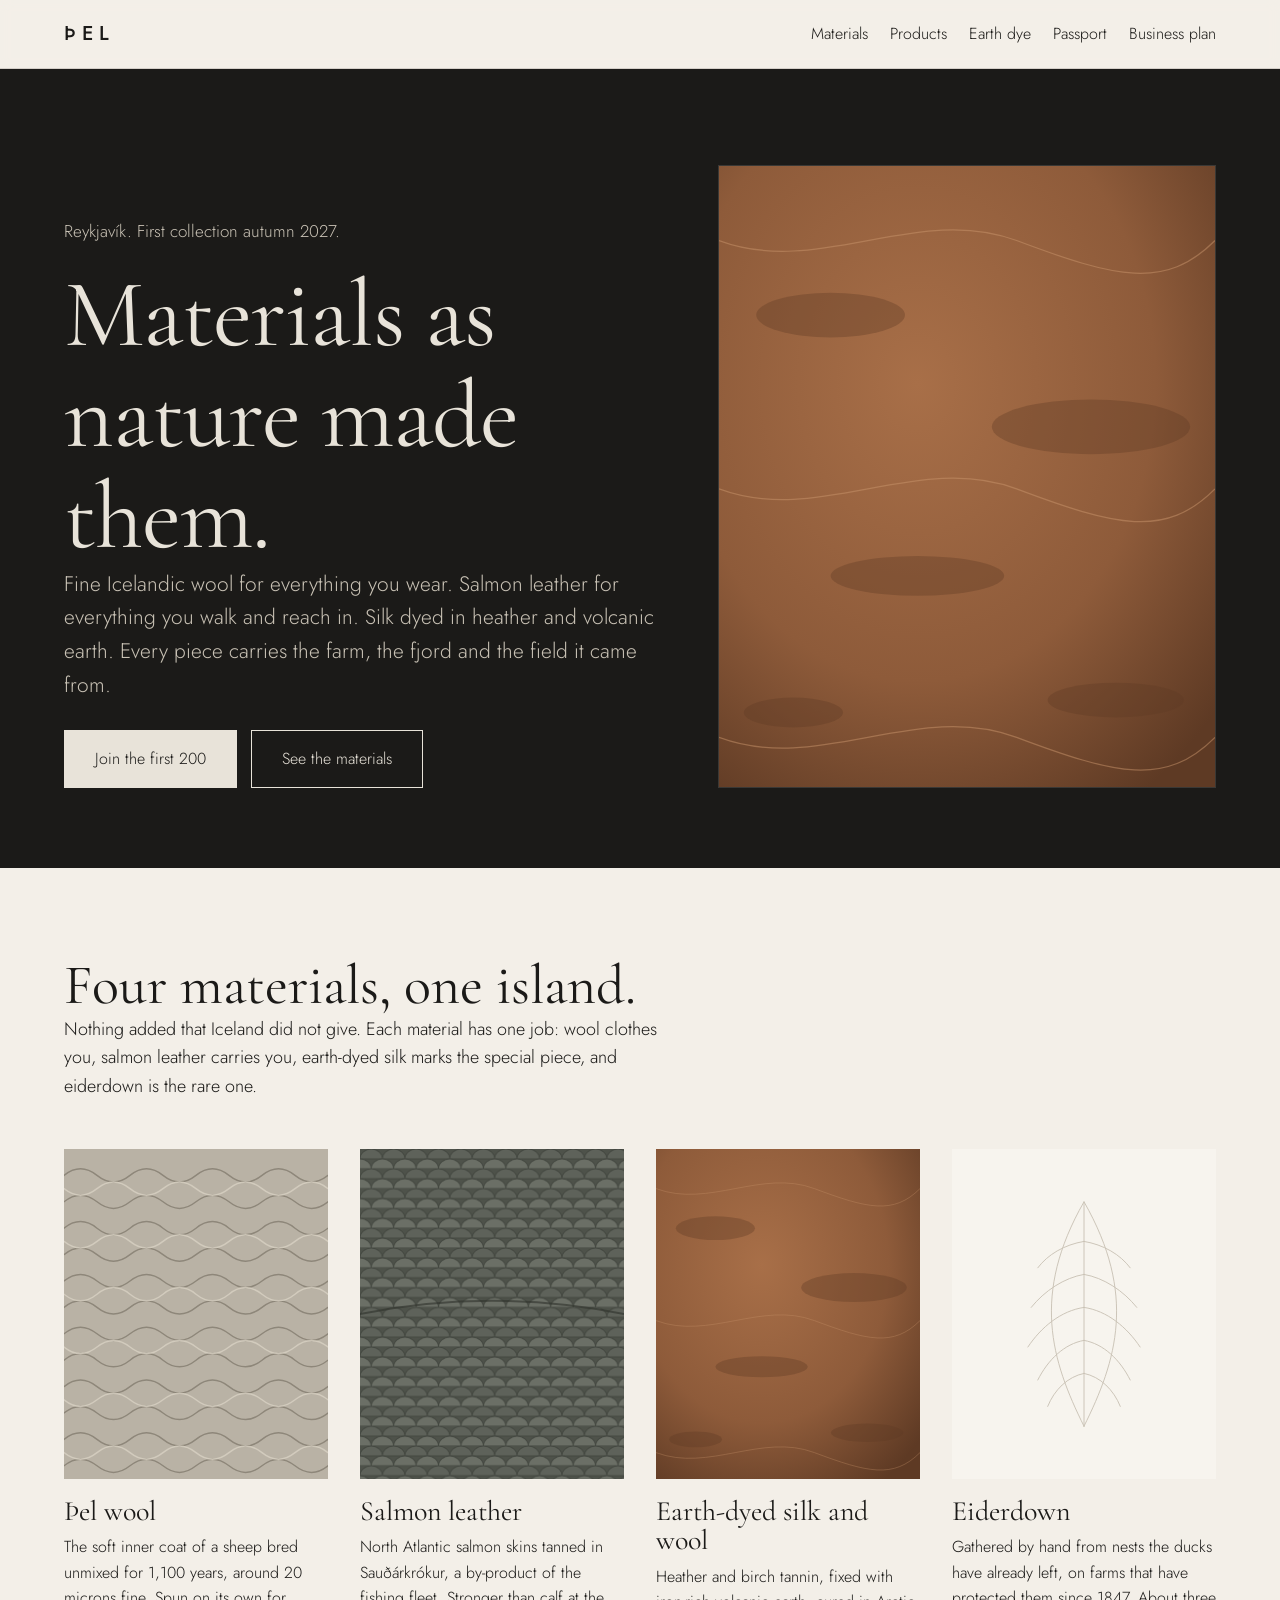
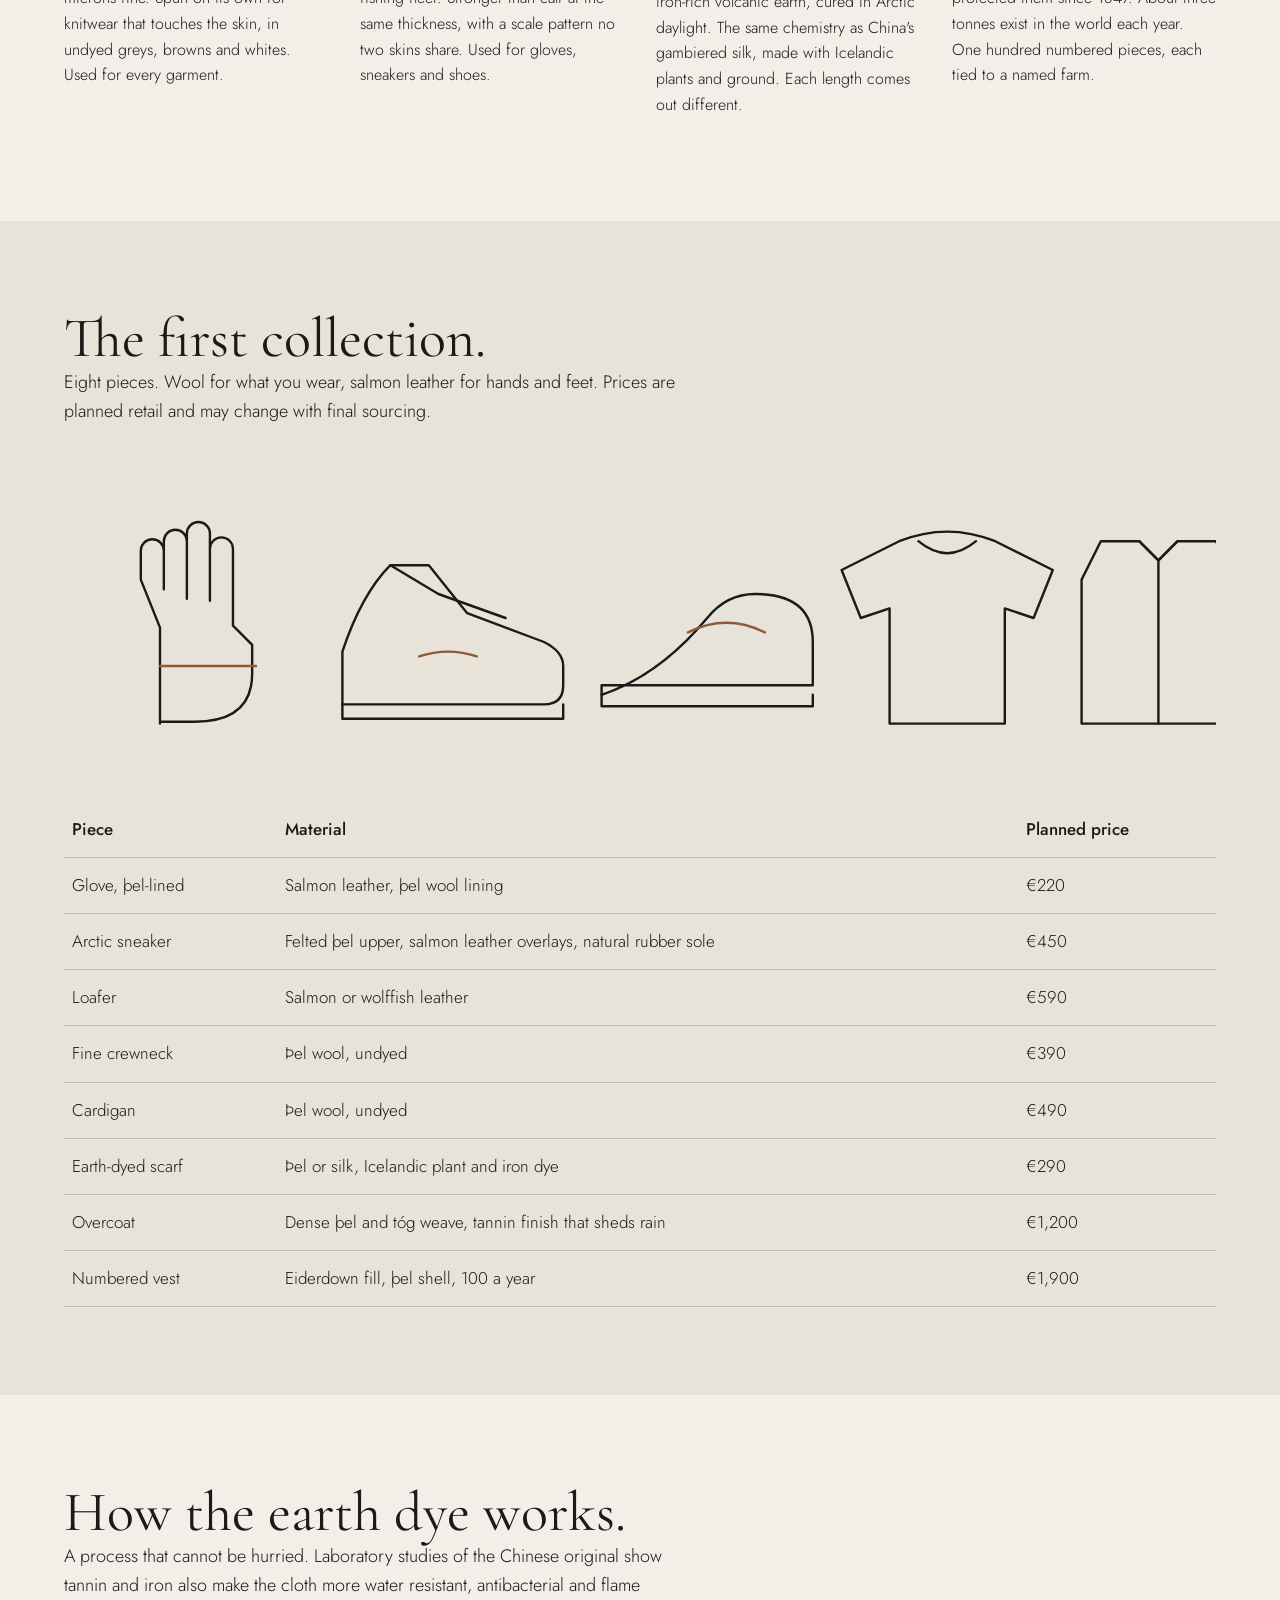
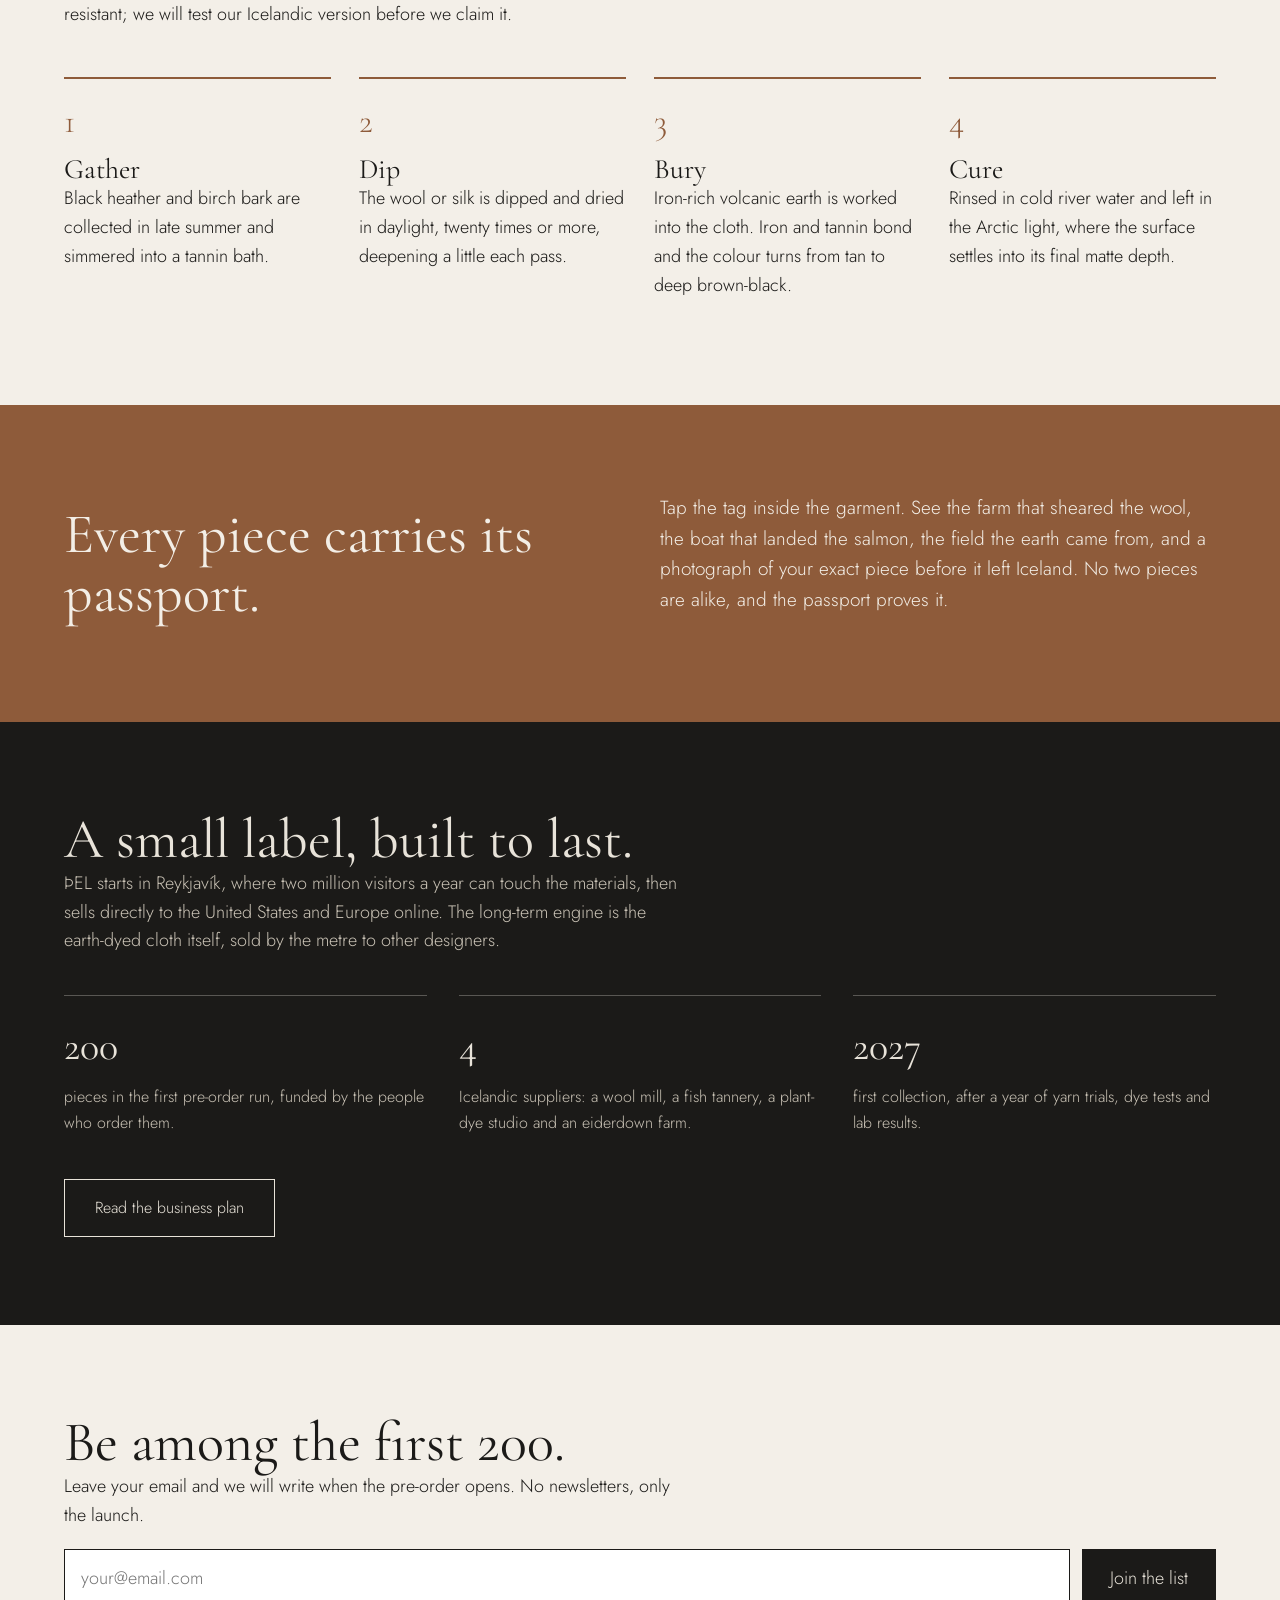
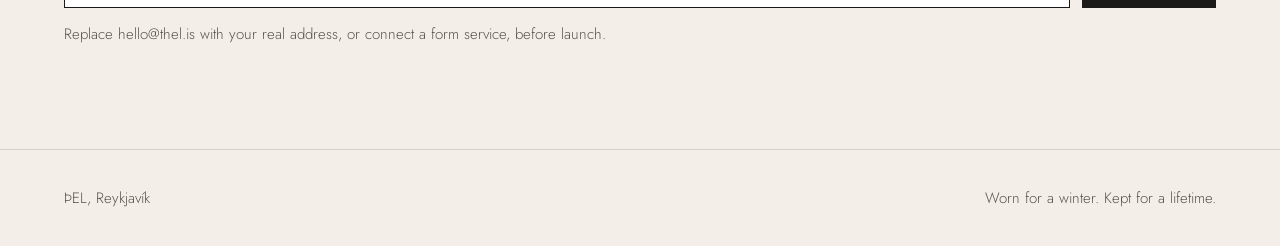
==== index.html @ fbdbf67c "ÞEL brand site and business plan" ====
<!doctype html>
<html lang="en">
<head>
<meta charset="utf-8">
<meta name="viewport" content="width=device-width, initial-scale=1">
<title>ÞEL — Materials as nature made them</title>
<meta name="description" content="ÞEL is an Icelandic label built on four materials: fine þel wool, salmon leather, earth-dyed silk and hand-gathered eiderdown. Launching Reykjavík 2027.">
<link rel="preconnect" href="https://fonts.googleapis.com">
<link rel="stylesheet" href="https://fonts.googleapis.com/css2?family=Cormorant+Garamond:ital,wght@0,400;0,600;1,400&family=Jost:wght@300;400;500&display=swap">
<link rel="stylesheet" href="style.css">
</head>
<body>
<header>
  <div class="wrap">
    <a class="mark" href="#top">ÞEL</a>
    <nav aria-label="Main">
      <a href="#materials">Materials</a>
      <a href="#products">Products</a>
      <a href="#process">Earth dye</a>
      <a href="#passport">Passport</a>
      <a href="business.html">Business plan</a>
    </nav>
  </div>
</header>

<main id="top">
<section class="hero">
  <div class="wrap">
    <div>
      <p class="lead">Reykjavík. First collection autumn 2027.</p>
      <h1>Materials as nature made them.</h1>
      <p>Fine Icelandic wool for everything you wear. Salmon leather for everything you walk and reach in. Silk dyed in heather and volcanic earth. Every piece carries the farm, the fjord and the field it came from.</p>
      <div class="btns">
        <a class="btn solid" href="#waitlist">Join the first 200</a>
        <a class="btn" href="#materials">See the materials</a>
      </div>
    </div>
    <img class="hero-img" src="img/earth.svg" alt="Earth-dyed silk in iron-mud brown, the signature material">
  </div>
</section>

<section id="materials">
  <div class="wrap">
    <div class="intro">
      <h2>Four materials, one island.</h2>
      <p>Nothing added that Iceland did not give. Each material has one job: wool clothes you, salmon leather carries you, earth-dyed silk marks the special piece, and eiderdown is the rare one.</p>
    </div>
    <div class="grid4">
      <div>
        <img src="img/wool.svg" alt="Þel wool fibre texture in natural grey">
        <h3>Þel wool</h3>
        <p>The soft inner coat of a sheep bred unmixed for 1,100 years, around 20 microns fine. Spun on its own for knitwear that touches the skin, in undyed greys, browns and whites. Used for every garment.</p>
      </div>
      <div>
        <img src="img/salmon.svg" alt="Salmon leather scale pattern in moss grey">
        <h3>Salmon leather</h3>
        <p>North Atlantic salmon skins tanned in Sauðárkrókur, a by-product of the fishing fleet. Stronger than calf at the same thickness, with a scale pattern no two skins share. Used for gloves, sneakers and shoes.</p>
      </div>
      <div>
        <img src="img/earth.svg" alt="Earth-dyed silk texture in iron-mud brown">
        <h3>Earth-dyed silk and wool</h3>
        <p>Heather and birch tannin, fixed with iron-rich volcanic earth, cured in Arctic daylight. The same chemistry as China's gambiered silk, made with Icelandic plants and ground. Each length comes out different.</p>
      </div>
      <div>
        <img src="img/eider.svg" alt="A single eiderdown feather drawn in line">
        <h3>Eiderdown</h3>
        <p>Gathered by hand from nests the ducks have already left, on farms that have protected them since 1847. About three tonnes exist in the world each year. One hundred numbered pieces, each tied to a named farm.</p>
      </div>
    </div>
  </div>
</section>

<section class="products" id="products">
  <div class="wrap">
    <div class="intro">
      <h2>The first collection.</h2>
      <p>Eight pieces. Wool for what you wear, salmon leather for hands and feet. Prices are planned retail and may change with final sourcing.</p>
    </div>
    <img class="lineup" src="img/products.svg" alt="Line drawings of the five product shapes: glove, sneaker, loafer, crewneck and coat">
    <table class="ptable">
      <thead><tr><th>Piece</th><th>Material</th><th>Planned price</th></tr></thead>
      <tbody>
        <tr><td>Glove, þel-lined</td><td>Salmon leather, þel wool lining</td><td>€220</td></tr>
        <tr><td>Arctic sneaker</td><td>Felted þel upper, salmon leather overlays, natural rubber sole</td><td>€450</td></tr>
        <tr><td>Loafer</td><td>Salmon or wolffish leather</td><td>€590</td></tr>
        <tr><td>Fine crewneck</td><td>Þel wool, undyed</td><td>€390</td></tr>
        <tr><td>Cardigan</td><td>Þel wool, undyed</td><td>€490</td></tr>
        <tr><td>Earth-dyed scarf</td><td>Þel or silk, Icelandic plant and iron dye</td><td>€290</td></tr>
        <tr><td>Overcoat</td><td>Dense þel and tóg weave, tannin finish that sheds rain</td><td>€1,200</td></tr>
        <tr><td>Numbered vest</td><td>Eiderdown fill, þel shell, 100 a year</td><td>€1,900</td></tr>
      </tbody>
    </table>
  </div>
</section>

<section id="process">
  <div class="wrap">
    <div class="intro">
      <h2>How the earth dye works.</h2>
      <p>A process that cannot be hurried. Laboratory studies of the Chinese original show tannin and iron also make the cloth more water resistant, antibacterial and flame resistant; we will test our Icelandic version before we claim it.</p>
    </div>
    <div class="steps">
      <div><h3>Gather</h3><p>Black heather and birch bark are collected in late summer and simmered into a tannin bath.</p></div>
      <div><h3>Dip</h3><p>The wool or silk is dipped and dried in daylight, twenty times or more, deepening a little each pass.</p></div>
      <div><h3>Bury</h3><p>Iron-rich volcanic earth is worked into the cloth. Iron and tannin bond and the colour turns from tan to deep brown-black.</p></div>
      <div><h3>Cure</h3><p>Rinsed in cold river water and left in the Arctic light, where the surface settles into its final matte depth.</p></div>
    </div>
  </div>
</section>

<section class="passport" id="passport">
  <div class="wrap">
    <h2>Every piece carries its passport.</h2>
    <p>Tap the tag inside the garment. See the farm that sheared the wool, the boat that landed the salmon, the field the earth came from, and a photograph of your exact piece before it left Iceland. No two pieces are alike, and the passport proves it.</p>
  </div>
</section>

<section class="biz" id="business">
  <div class="wrap">
    <h2>A small label, built to last.</h2>
    <p>ÞEL starts in Reykjavík, where two million visitors a year can touch the materials, then sells directly to the United States and Europe online. The long-term engine is the earth-dyed cloth itself, sold by the metre to other designers.</p>
    <div class="cols">
      <div><strong>200</strong><p>pieces in the first pre-order run, funded by the people who order them.</p></div>
      <div><strong>4</strong><p>Icelandic suppliers: a wool mill, a fish tannery, a plant-dye studio and an eiderdown farm.</p></div>
      <div><strong>2027</strong><p>first collection, after a year of yarn trials, dye tests and lab results.</p></div>
    </div>
    <div class="btns"><a class="btn" href="business.html">Read the business plan</a></div>
  </div>
</section>

<section class="wait" id="waitlist">
  <div class="wrap">
    <h2>Be among the first 200.</h2>
    <p>Leave your email and we will write when the pre-order opens. No newsletters, only the launch.</p>
    <form action="mailto:hello@thel.is" method="post" enctype="text/plain">
      <label for="email" class="visually-hidden" style="position:absolute;left:-9999px">Email address</label>
      <input id="email" name="email" type="email" placeholder="your@email.com" required>
      <button type="submit">Join the list</button>
    </form>
    <p class="note" style="margin-top:14px">Replace hello@thel.is with your real address, or connect a form service, before launch.</p>
  </div>
</section>
</main>

<footer>
  <div class="wrap">
    <span>ÞEL, Reykjavík</span>
    <span>Worn for a winter. Kept for a lifetime.</span>
  </div>
</footer>
</body>
</html>
---- style.css ----
:root{--basalt:#1B1A18;--ash:#E8E3D9;--paper:#F3EFE8;--mud:#8E5B3A;--moss:#6B6F66;--ink-soft:#5A554C;--max:1200px}
*{box-sizing:border-box}
html{scroll-behavior:smooth}
@media (prefers-reduced-motion:reduce){html{scroll-behavior:auto}}
body{margin:0;background:var(--paper);color:var(--basalt);font-family:'Jost','Helvetica Neue',Arial,sans-serif;font-weight:300;line-height:1.6;font-size:18px}
h1,h2,h3{font-family:'Cormorant Garamond',Georgia,serif;font-weight:400;line-height:1.05;margin:0}
h1{font-size:clamp(44px,8vw,96px);letter-spacing:-.01em}
h2{font-size:clamp(34px,4.5vw,56px)}
h3{font-size:28px}
p{margin:0 0 1em;max-width:62ch}
a{color:inherit}
a:focus-visible,button:focus-visible{outline:2px solid var(--mud);outline-offset:3px}
.wrap{max-width:var(--max);margin:0 auto;padding:0 24px}
header{position:sticky;top:0;z-index:5;background:rgba(243,239,232,.92);backdrop-filter:blur(6px);border-bottom:1px solid rgba(27,26,24,.15)}
header .wrap{display:flex;justify-content:space-between;align-items:center;gap:16px;padding-top:18px;padding-bottom:18px}
.mark{font-weight:500;letter-spacing:.3em;text-decoration:none;font-size:20px}
nav{display:flex;flex-wrap:wrap;gap:22px;font-size:16px}
nav a{text-decoration:none}
nav a:hover{color:var(--mud)}
.hero{background:var(--basalt);color:var(--ash);padding:96px 0 80px}
.hero .wrap{display:grid;grid-template-columns:1.2fr 1fr;gap:56px;align-items:end}
.hero p{color:#C9C2B5;font-size:21px}
.hero .lead{font-size:17px;color:#C9C2B5;margin-bottom:20px}
.hero-img{aspect-ratio:4/5;width:100%;object-fit:cover;display:block;border:1px solid rgba(232,227,217,.15)}
.btns{display:flex;flex-wrap:wrap;gap:14px;margin-top:28px}
.btn{display:inline-block;padding:15px 30px;text-decoration:none;font-size:16px;border:1px solid var(--ash);color:var(--ash)}
.btn.solid{background:var(--ash);color:var(--basalt)}
.btn.dark{border-color:var(--basalt);color:var(--basalt)}
.btn.dark.solid{background:var(--basalt);color:var(--ash)}
section{padding:88px 0}
.intro{max-width:720px;margin-bottom:48px}
.grid4{display:grid;grid-template-columns:repeat(4,1fr);gap:32px}
.grid4 img{width:100%;aspect-ratio:4/5;object-fit:cover;display:block;margin-bottom:18px}
.grid4 h3{margin-bottom:8px}
.grid4 p{font-size:16px}
.products{background:var(--ash)}
.lineup{width:100%;height:auto;display:block;margin:24px 0 40px}
.ptable{width:100%;border-collapse:collapse;font-size:17px}
.ptable th,.ptable td{text-align:left;padding:14px 8px;border-bottom:1px solid rgba(27,26,24,.2);vertical-align:top}
.ptable th{font-weight:500}
.steps{display:grid;grid-template-columns:repeat(4,1fr);gap:28px;counter-reset:s}
.steps div{border-top:2px solid var(--mud);padding-top:16px}
.steps div::before{counter-increment:s;content:counter(s);font-family:'Cormorant Garamond',Georgia,serif;font-size:34px;display:block;margin-bottom:6px;color:var(--mud)}
.passport{background:var(--mud);color:#F3EEE6}
.passport .wrap{display:grid;grid-template-columns:1fr 1fr;gap:40px;align-items:center}
.passport p{font-size:19px}
.biz{background:var(--basalt);color:var(--ash)}
.biz p{color:#C9C2B5}
.biz .cols{display:grid;grid-template-columns:repeat(3,1fr);gap:32px;margin-top:40px}
.biz .cols div{border-top:1px solid rgba(232,227,217,.3);padding-top:18px}
.biz .cols strong{display:block;font-family:'Cormorant Garamond',Georgia,serif;font-size:40px;font-weight:400;margin-bottom:6px}
.biz .cols p{font-size:16px}
.wait form{display:flex;flex-wrap:wrap;gap:12px;margin-top:20px}
.wait input{flex:1 1 260px;padding:14px 16px;font:inherit;border:1px solid var(--basalt);background:#fff}
.wait button{padding:14px 28px;font:inherit;background:var(--basalt);color:var(--ash);border:0;cursor:pointer}
footer{border-top:1px solid rgba(27,26,24,.15);padding:36px 0;font-size:15px;color:var(--ink-soft)}
footer .wrap{display:flex;flex-wrap:wrap;justify-content:space-between;gap:12px}
.doc h2{margin:64px 0 20px}
.doc h3{margin:36px 0 12px}
.doc ul,.doc ol{padding-left:22px;max-width:70ch}
.doc li{margin-bottom:8px}
.doc table{width:100%;border-collapse:collapse;font-size:16px;margin:16px 0 8px}
.doc th,.doc td{text-align:left;padding:10px 8px;border-bottom:1px solid rgba(27,26,24,.2);vertical-align:top}
.doc th{font-weight:500}
.note{font-size:15px;color:var(--ink-soft)}
@media (max-width:900px){.hero .wrap,.passport .wrap{grid-template-columns:1fr}.grid4,.steps,.biz .cols{grid-template-columns:1fr 1fr}}
@media (max-width:560px){.grid4,.steps,.biz .cols{grid-template-columns:1fr}section{padding:64px 0}.hero{padding:64px 0 56px}.ptable{font-size:15px}}
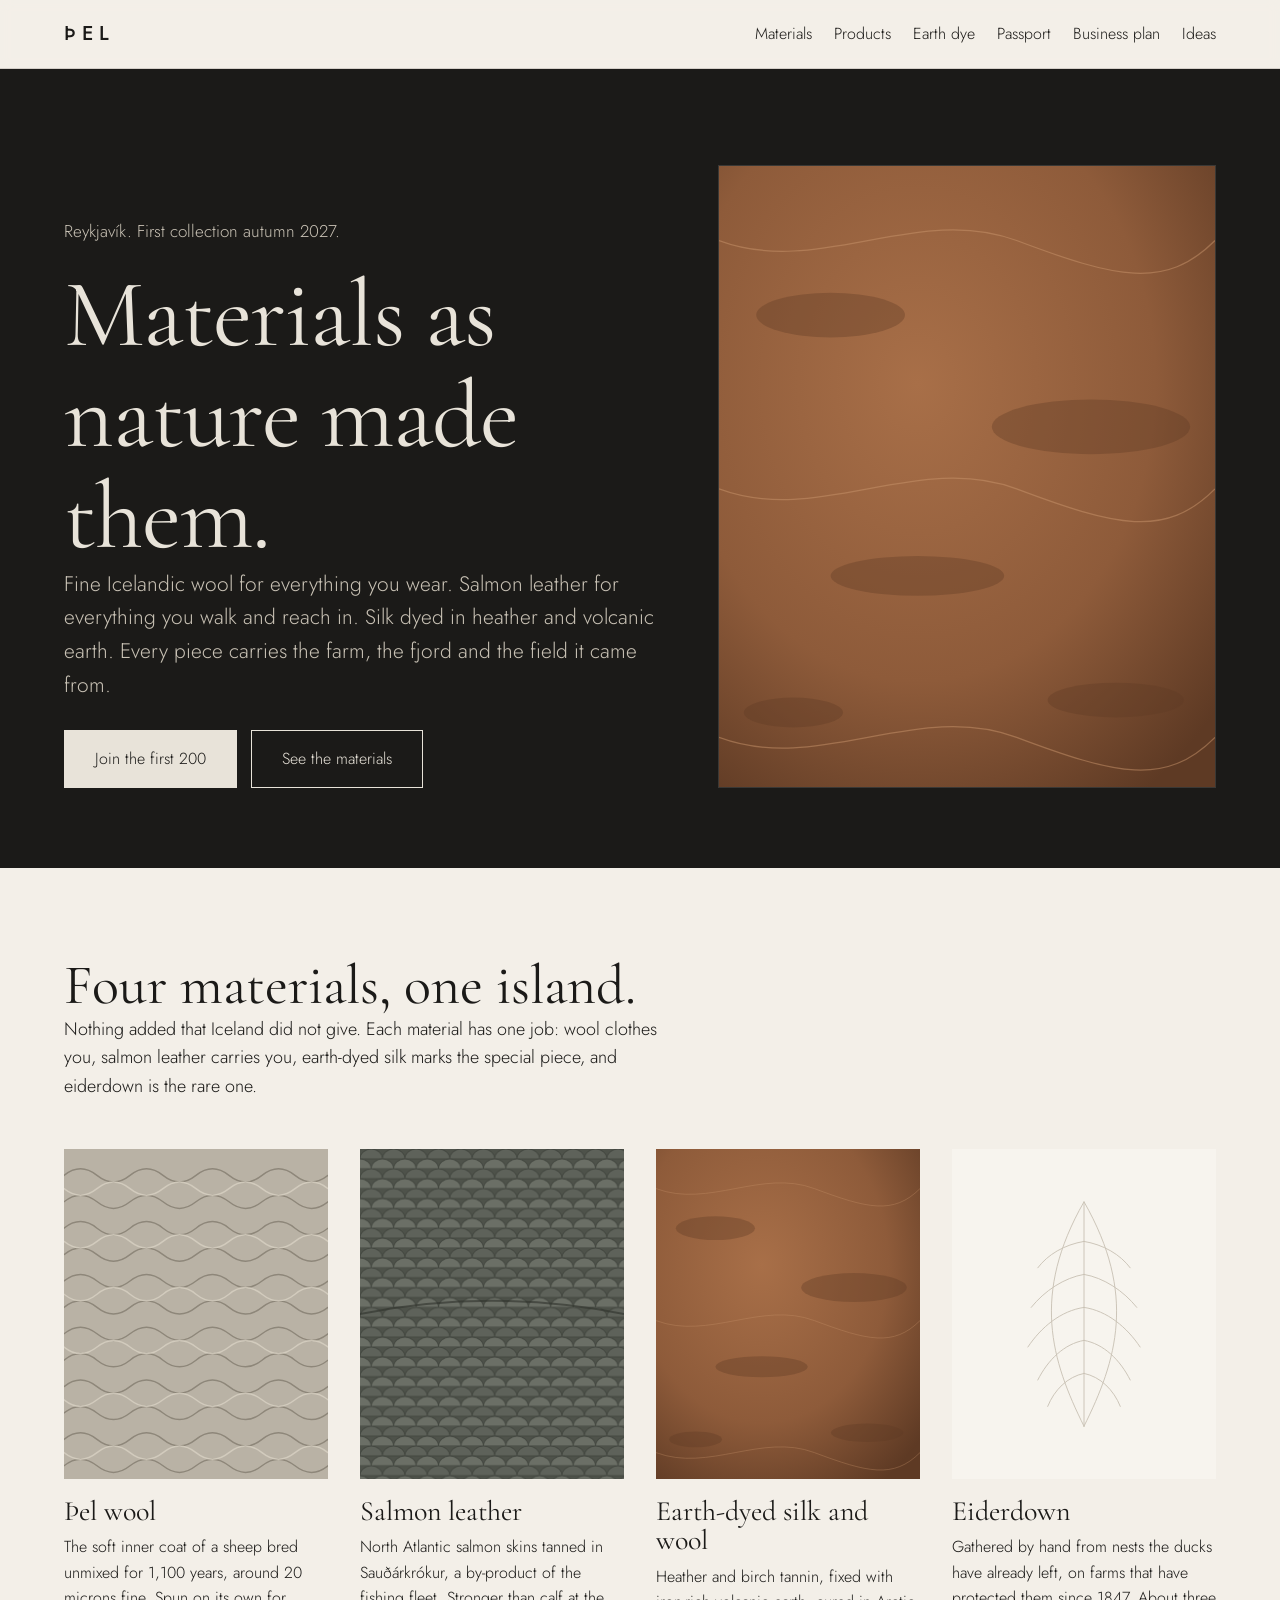
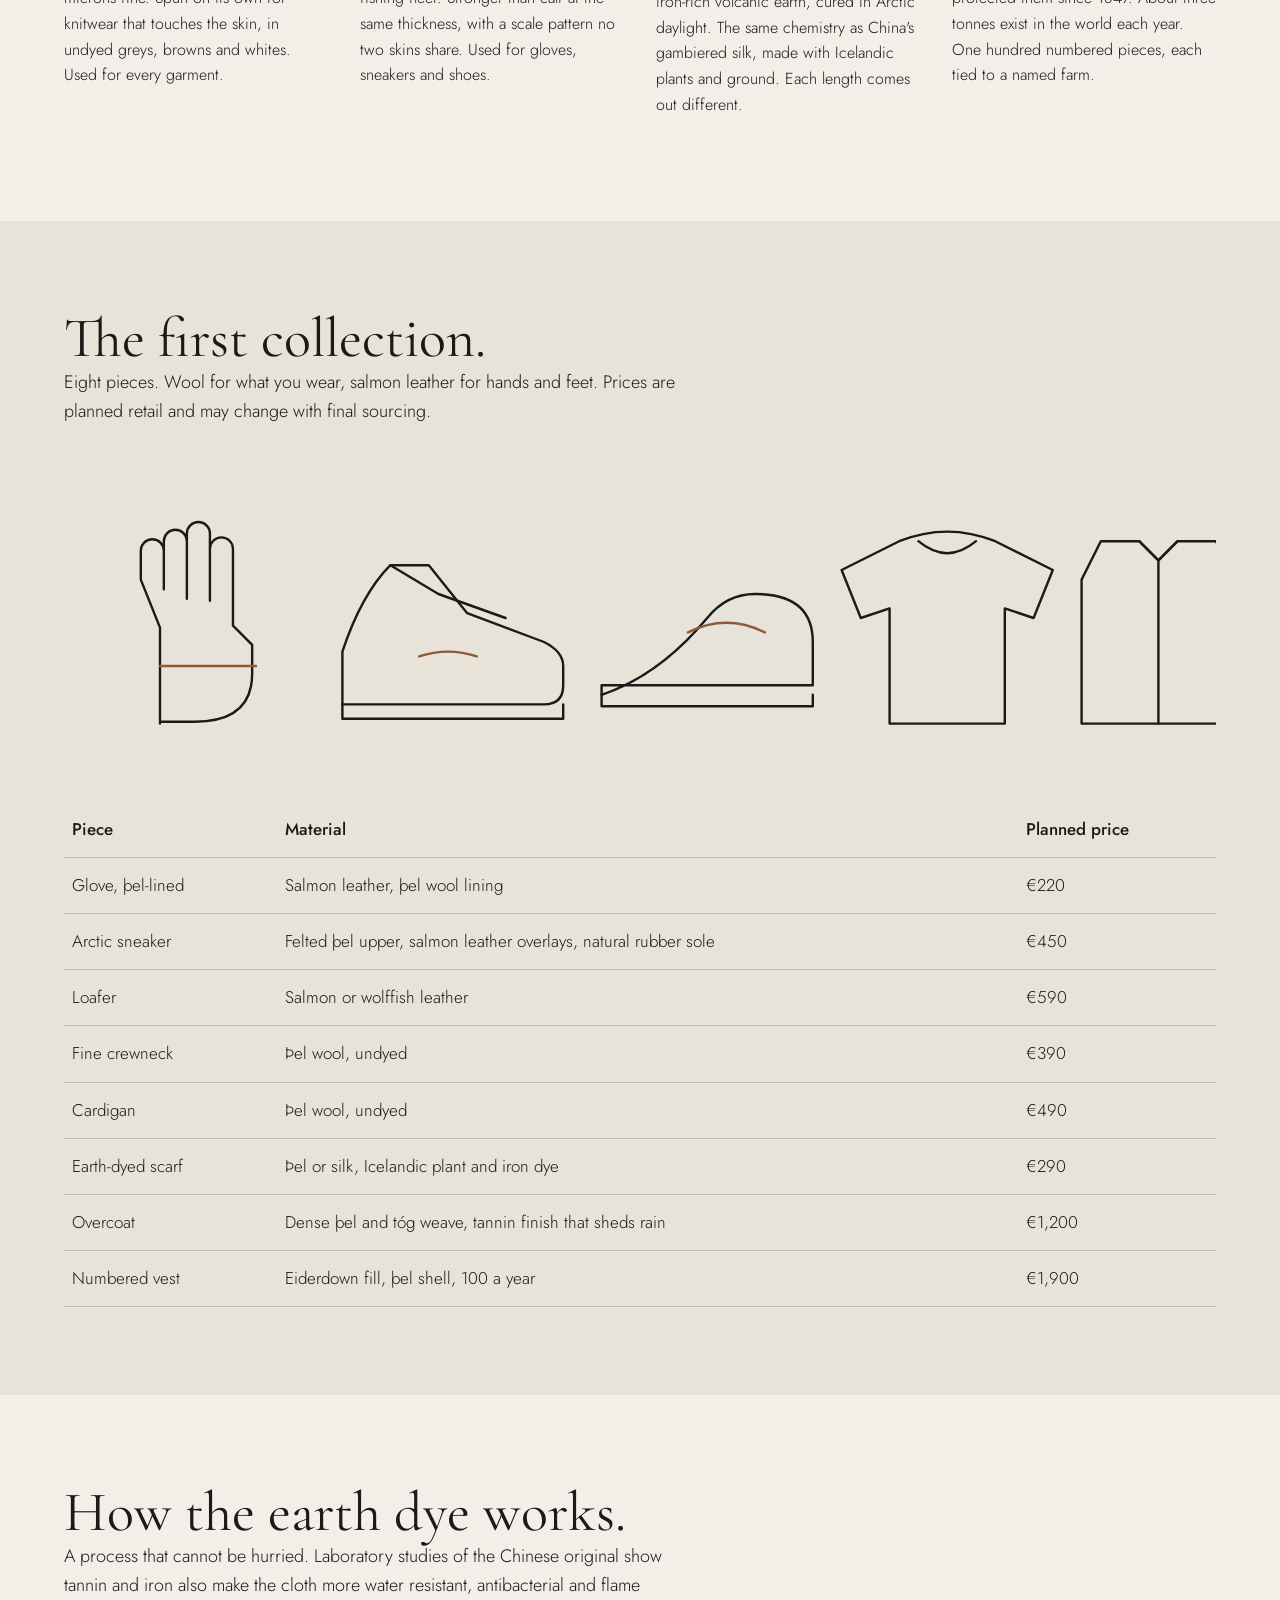
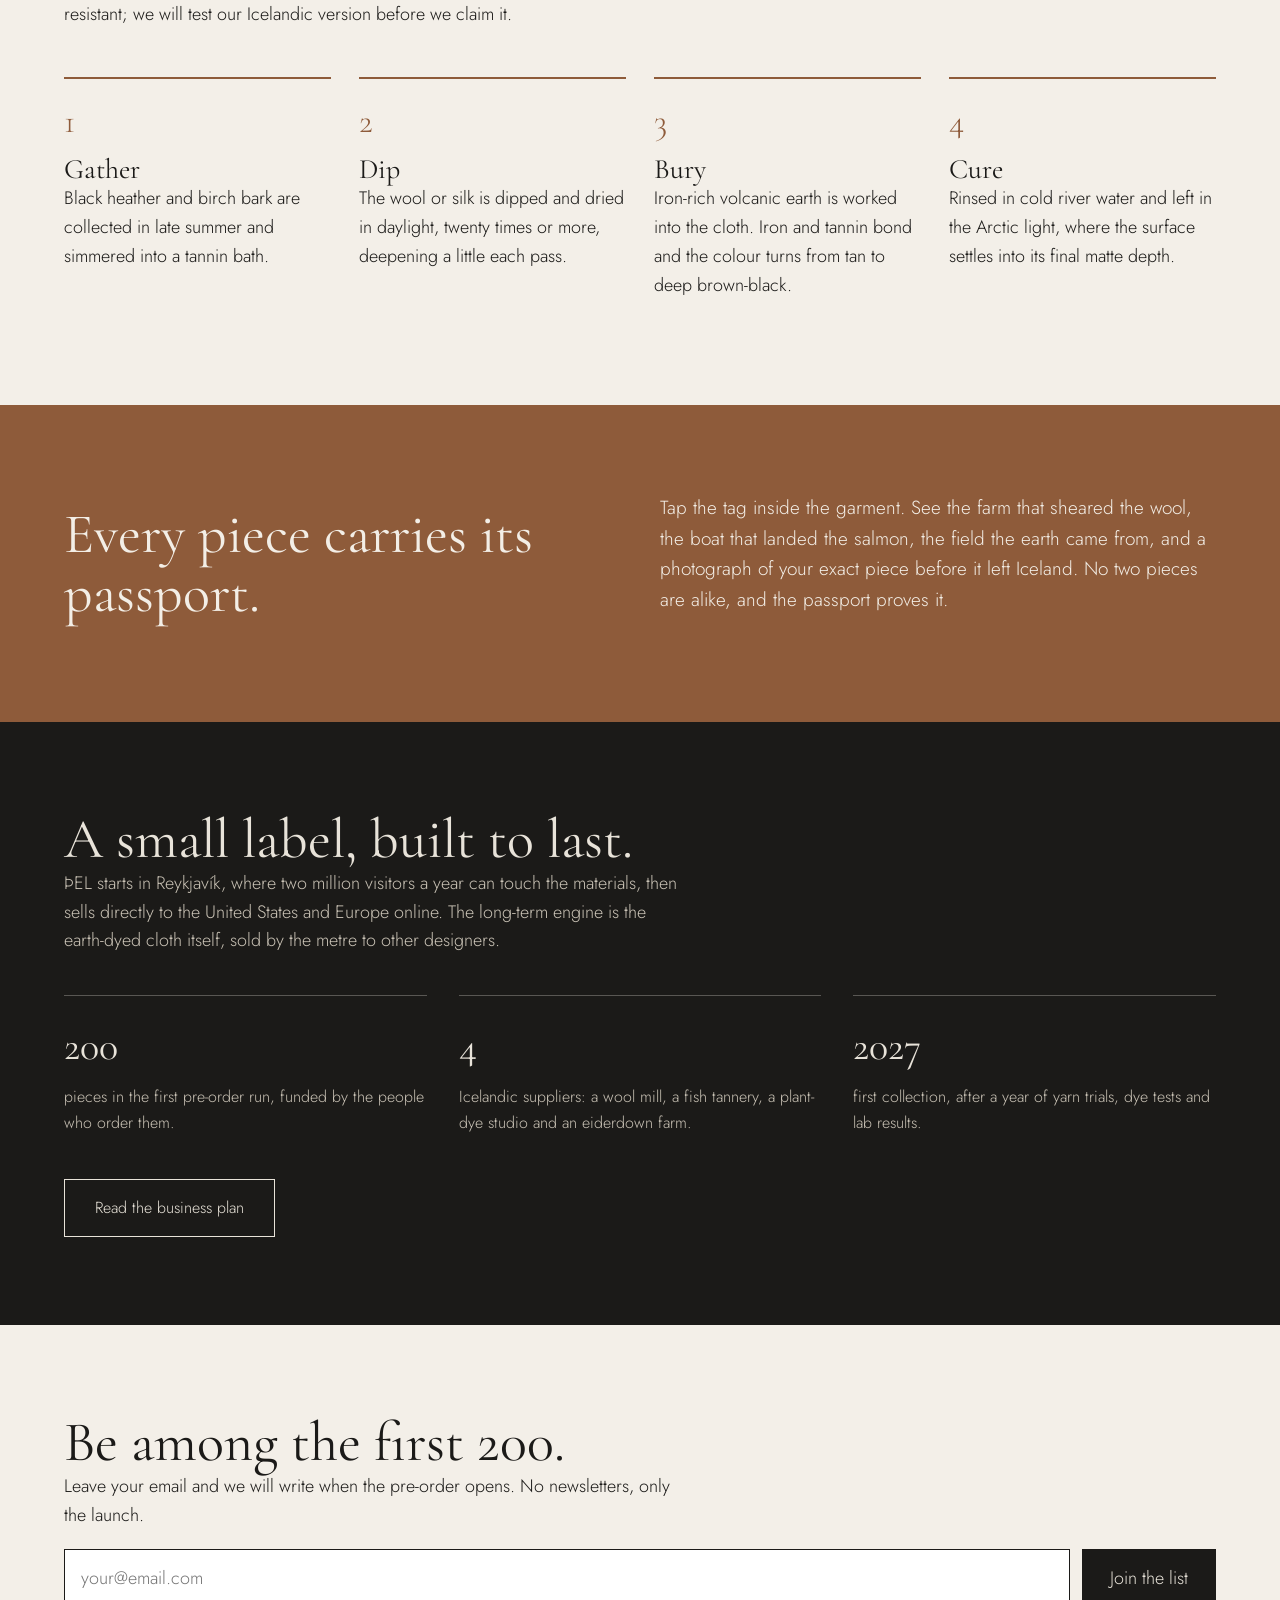
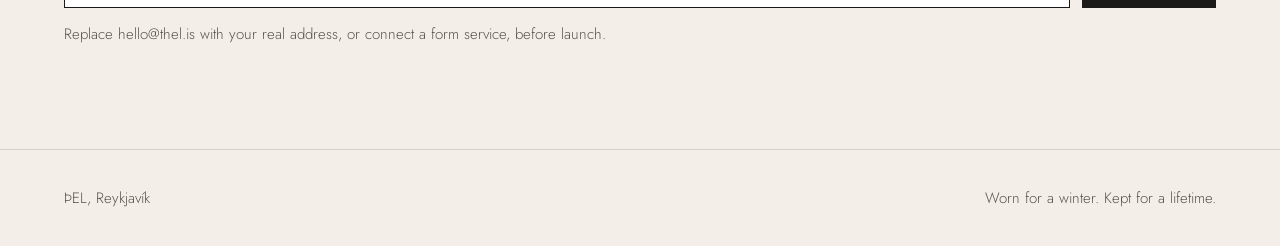
==== commit 240056ea: "Add idea register with market, cost and odds" ====
--- a/index.html
+++ b/index.html
@@ -19,6 +19,7 @@
       <a href="#process">Earth dye</a>
       <a href="#passport">Passport</a>
       <a href="business.html">Business plan</a>
+      <a href="ideas.html">Ideas</a>
     </nav>
   </div>
 </header>
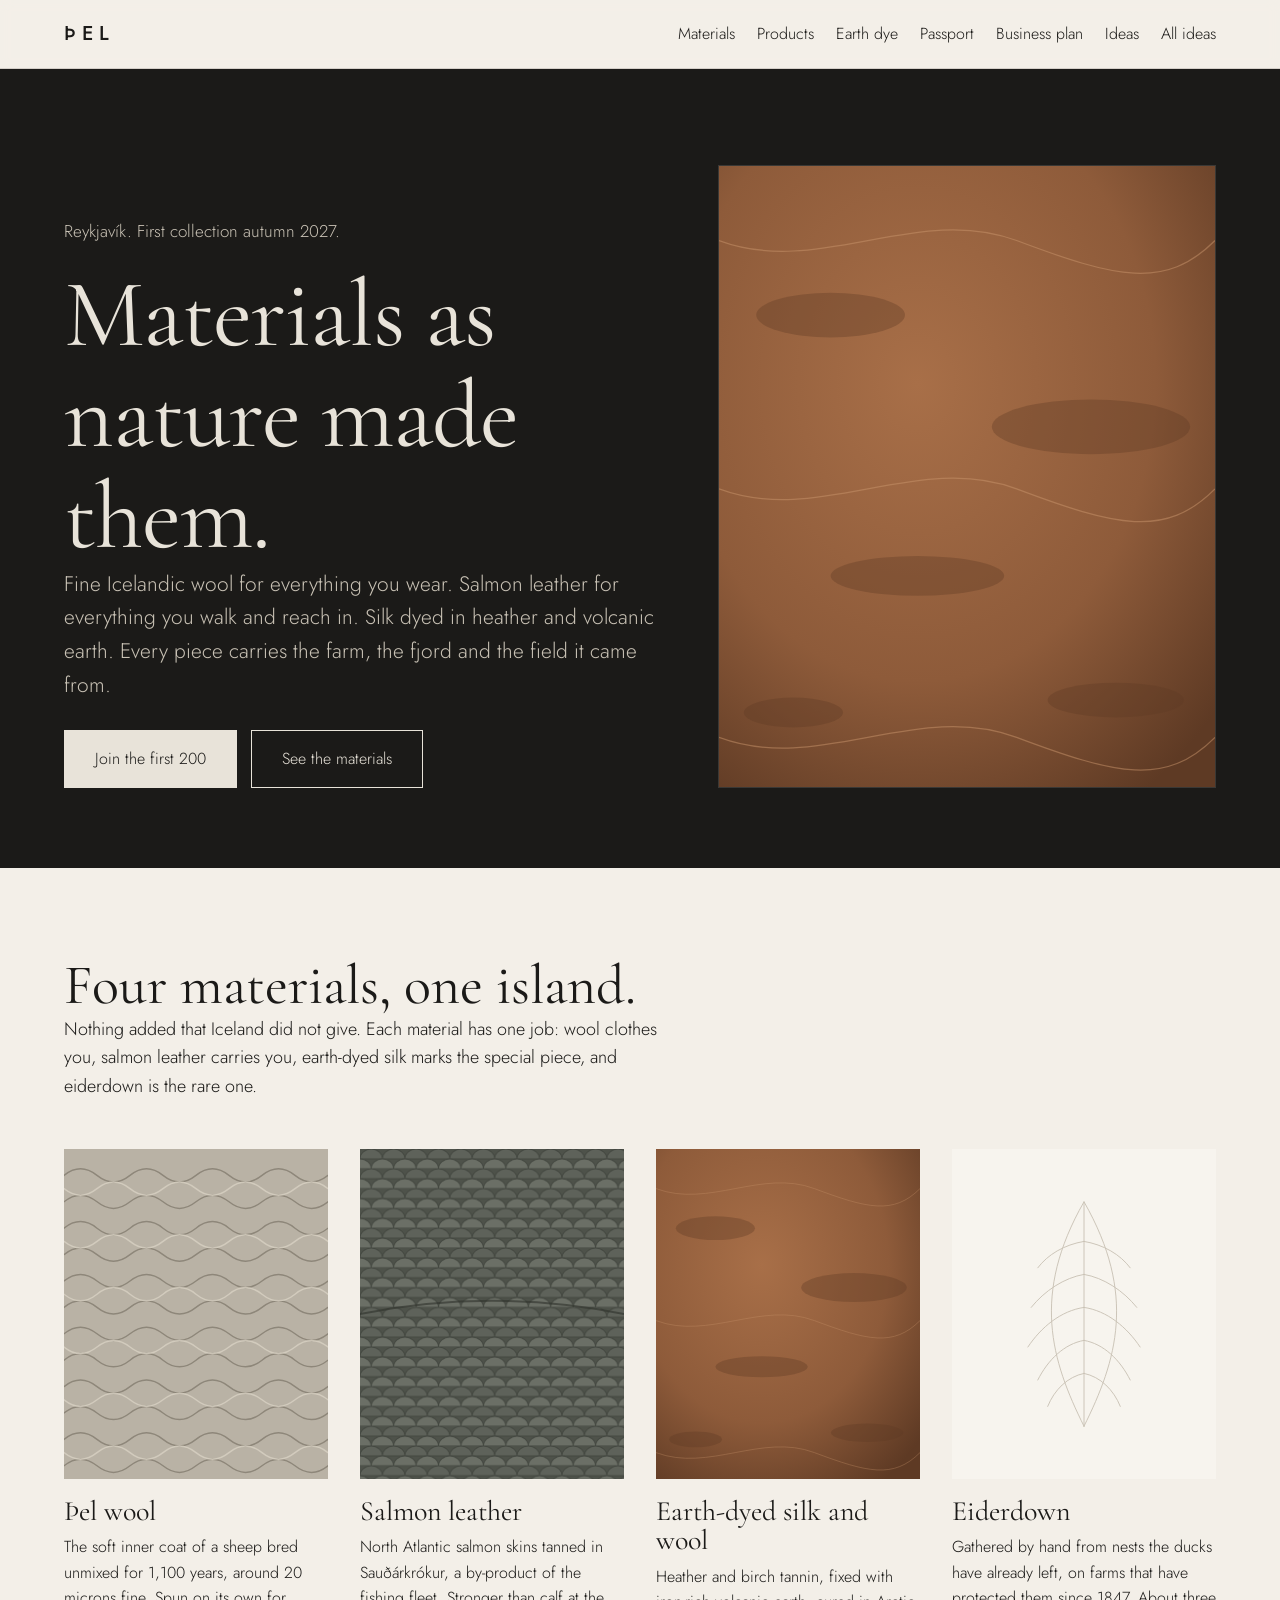
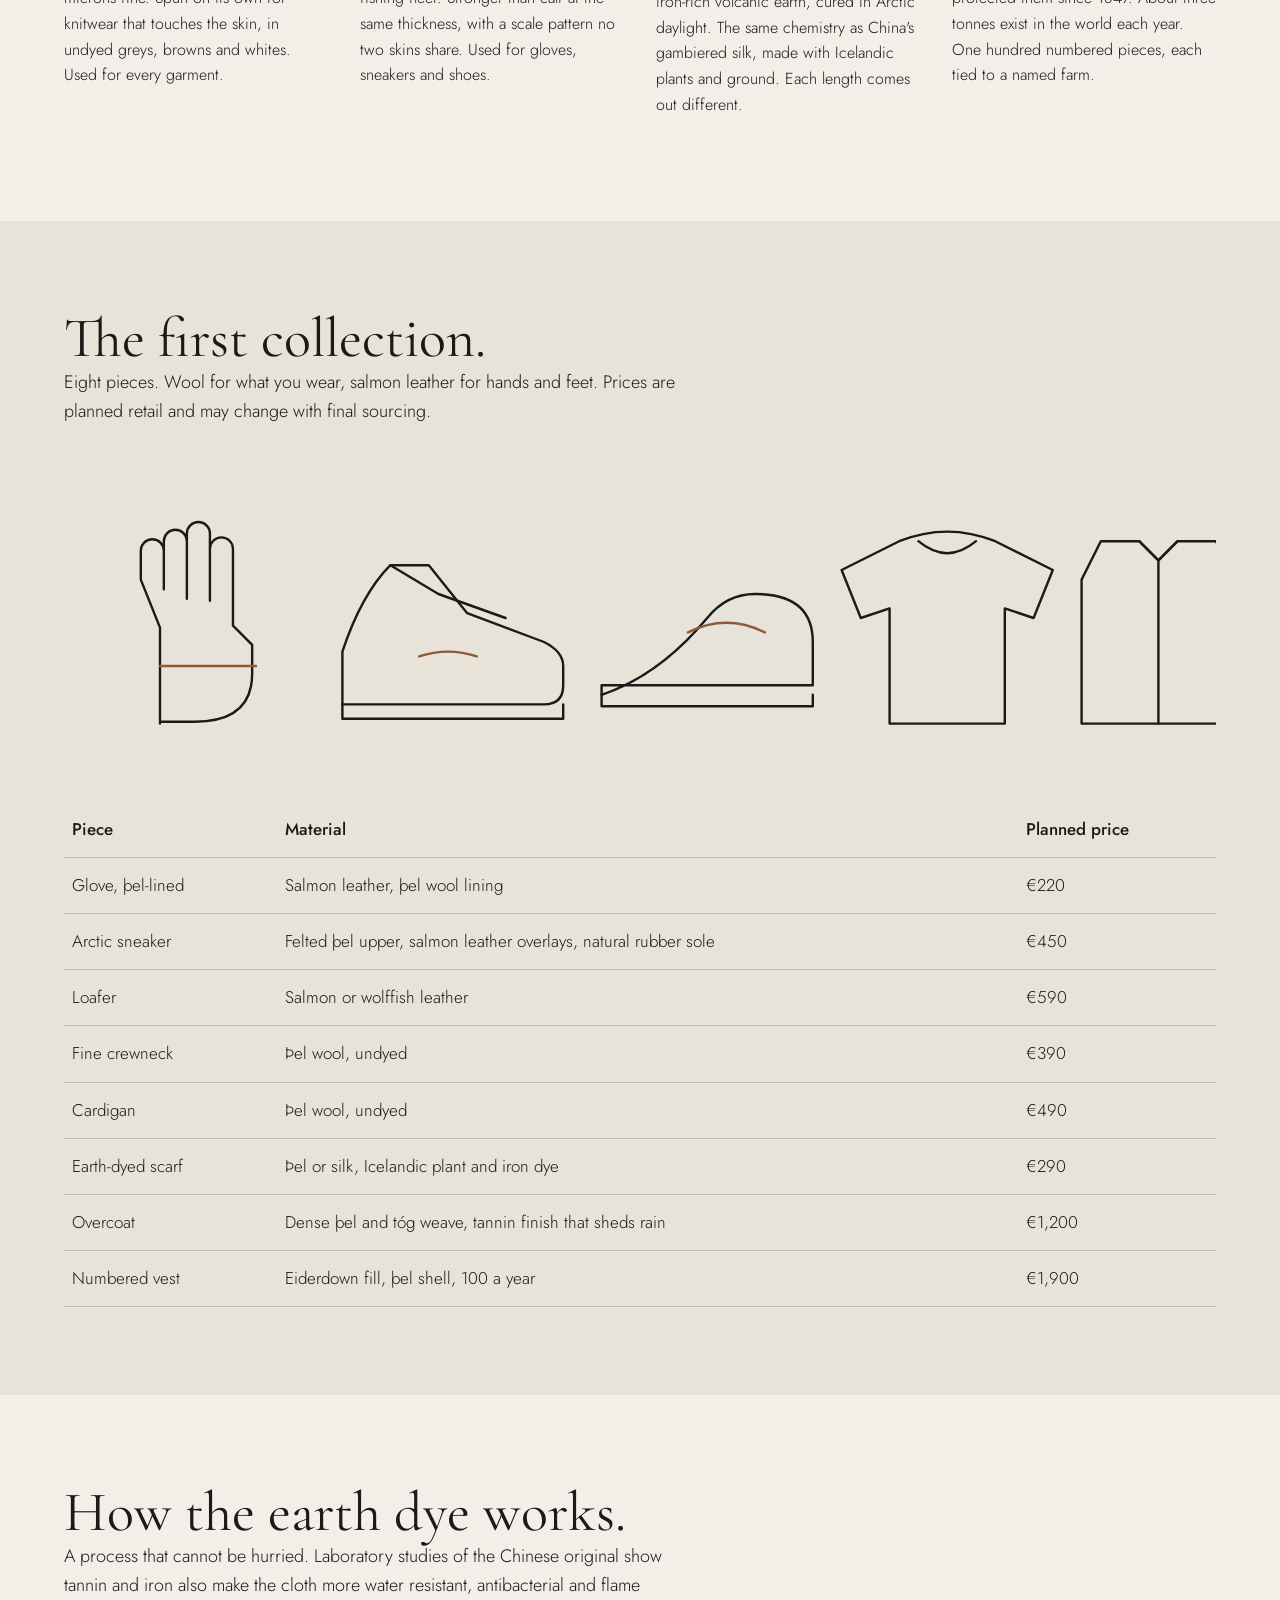
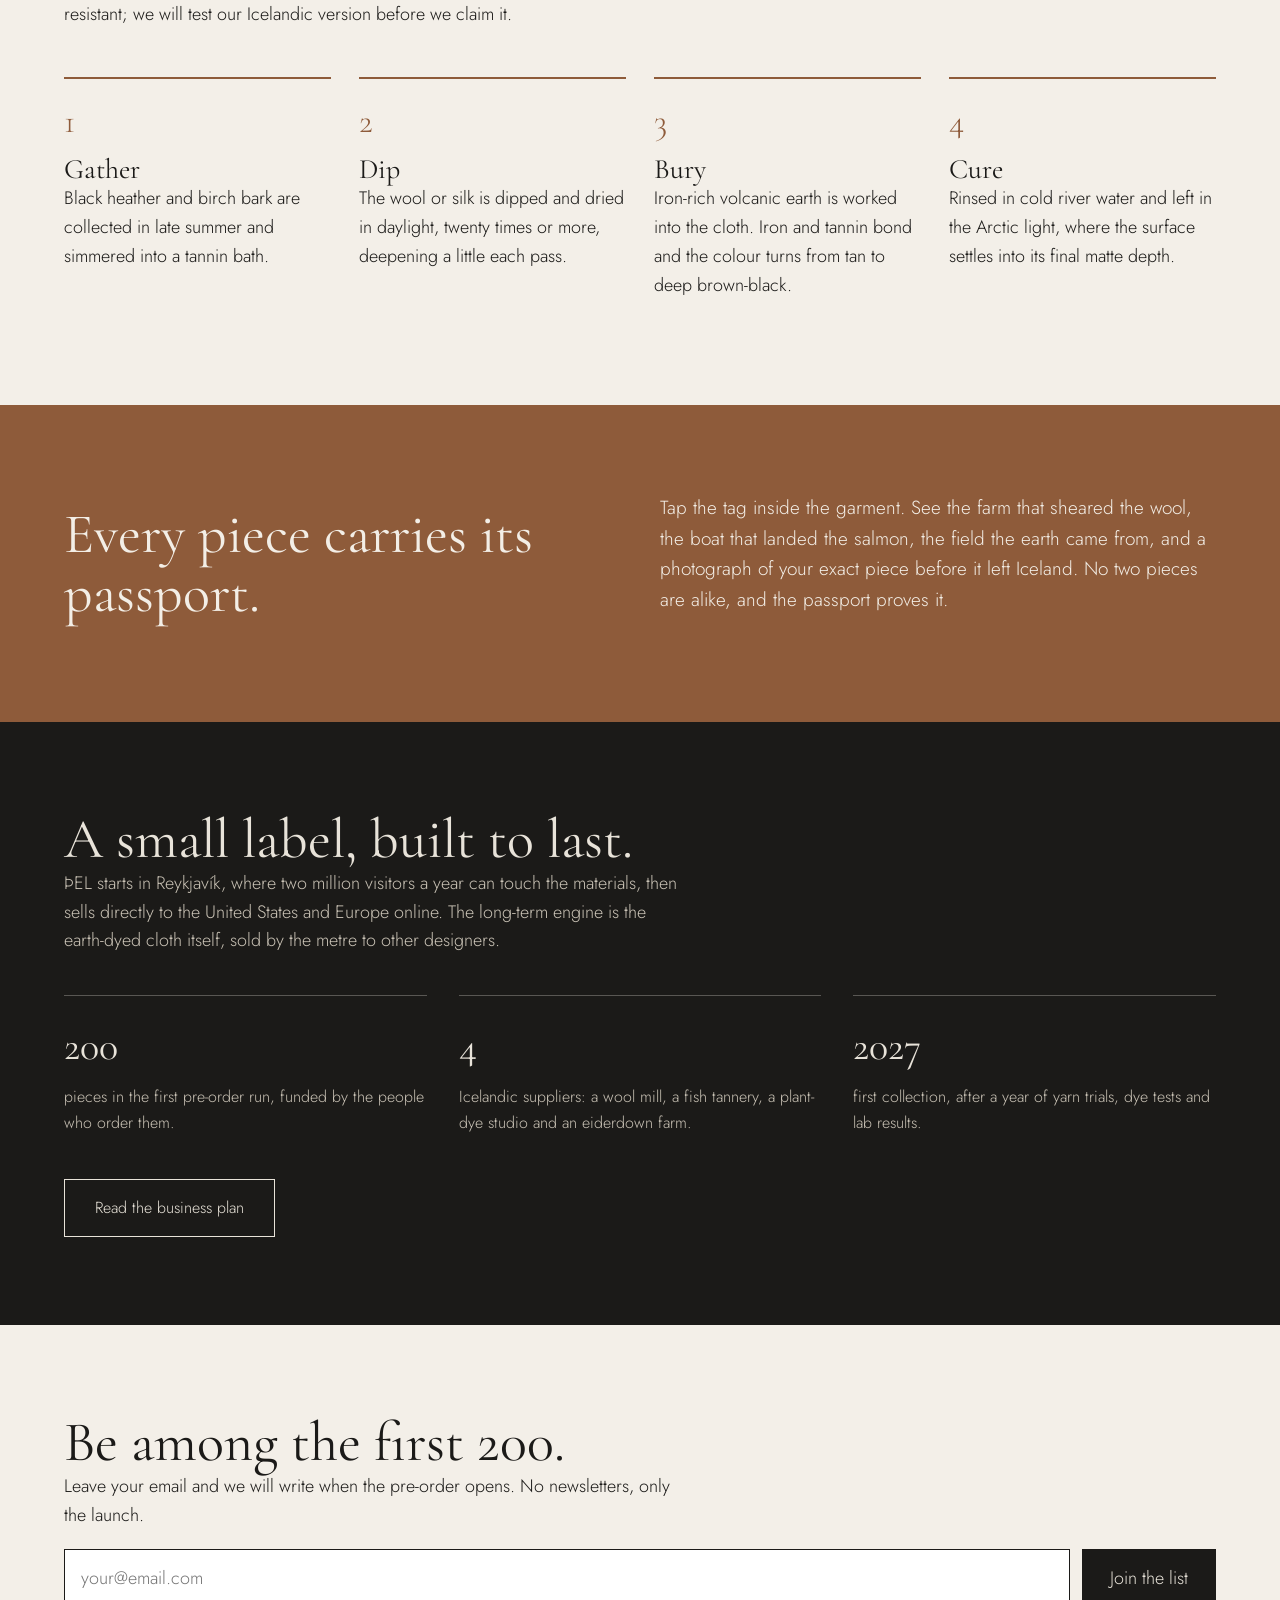
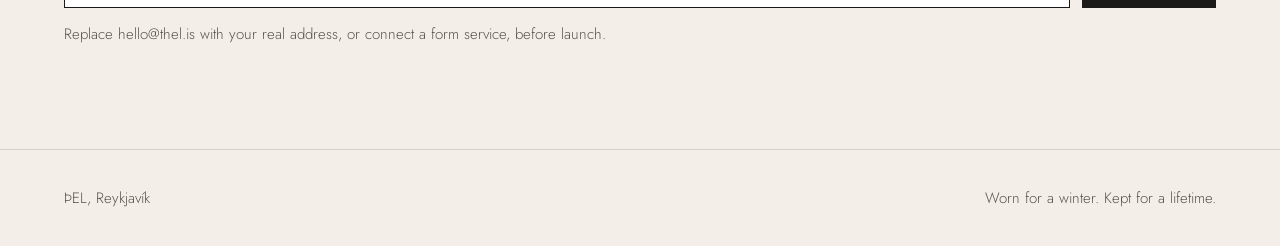
==== commit 03c171f5: "Link back to the ideas hub" ====
--- a/index.html
+++ b/index.html
@@ -20,6 +20,7 @@
       <a href="#passport">Passport</a>
       <a href="business.html">Business plan</a>
       <a href="ideas.html">Ideas</a>
+      <a href="https://gummihurdal.github.io/ideas/">All ideas</a>
     </nav>
   </div>
 </header>
